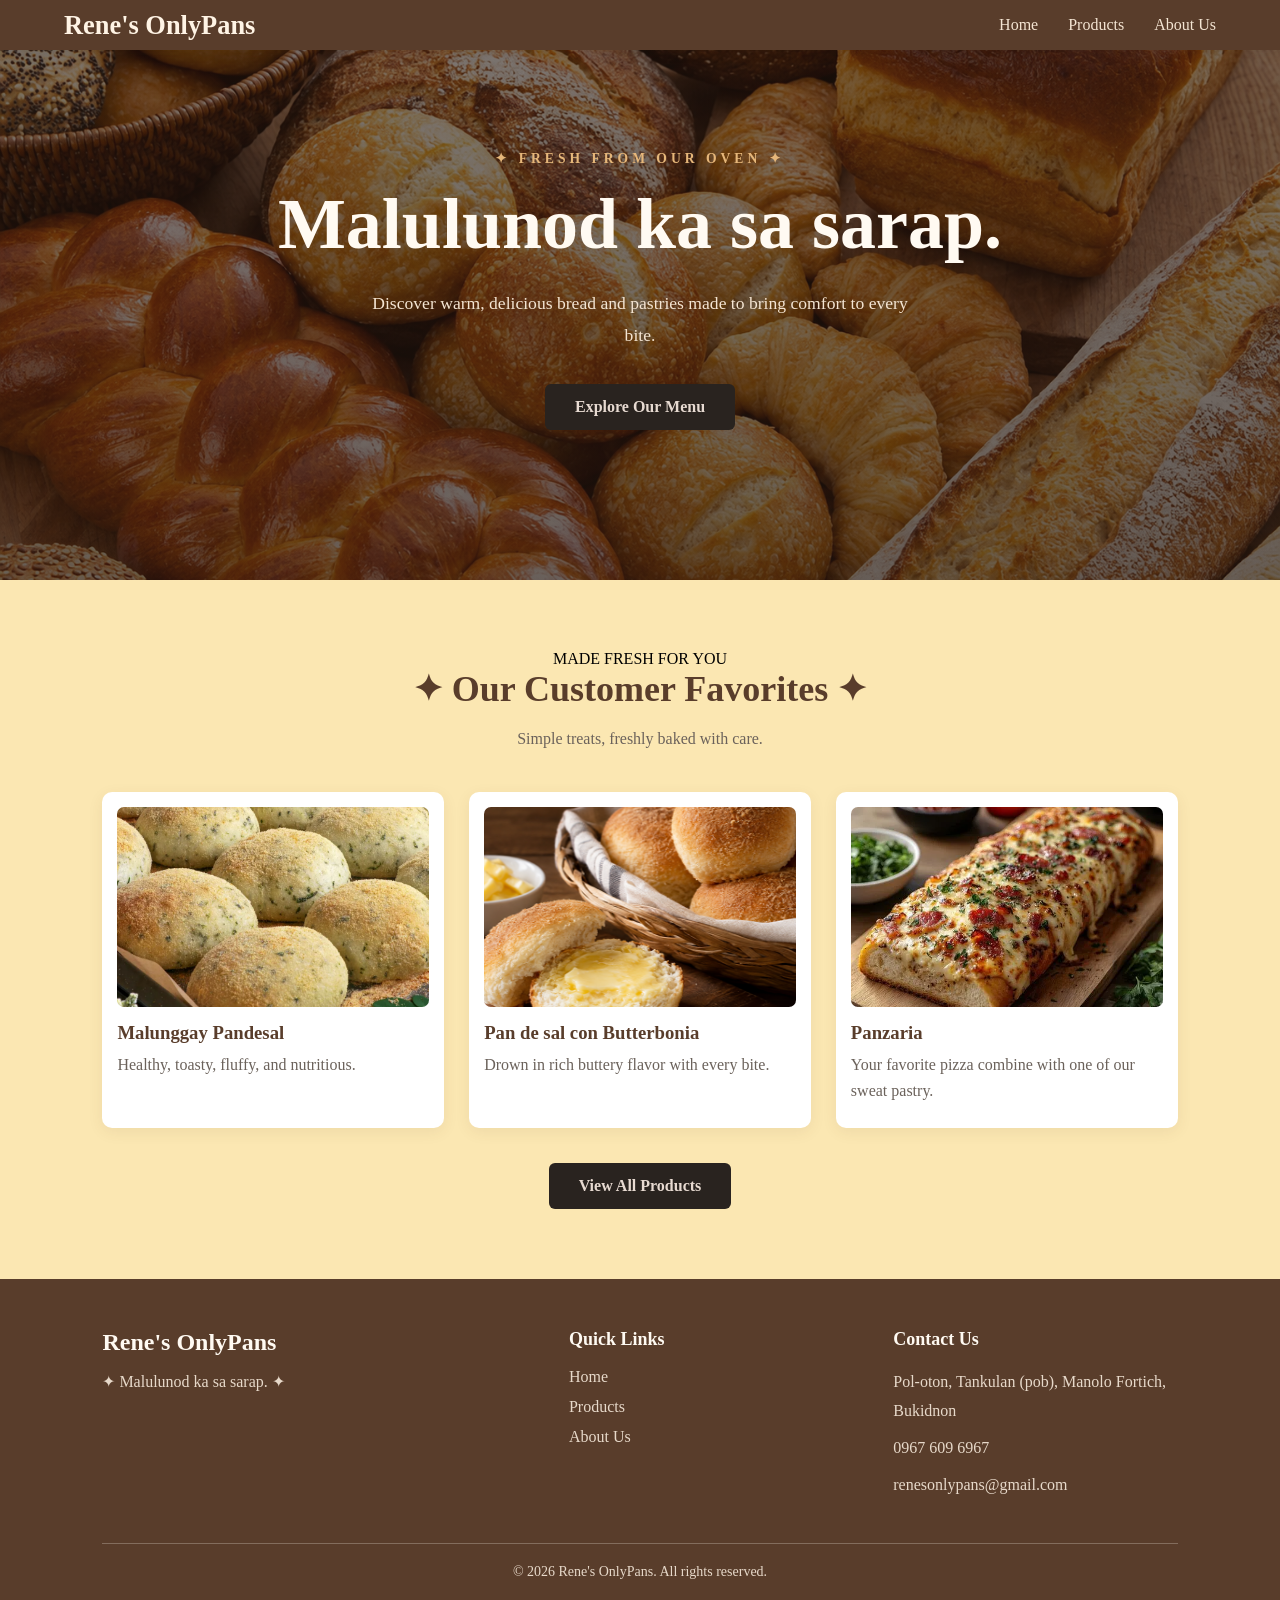
==== index.html @ 85b8dbc4 "created the project" ====
<!DOCTYPE html>
<html lang="en">
<head>
    <meta charset="UTF-8">
    <meta name="viewport" content="width=device-width, initial-scale=1.0">
    <title>Rene's OnlyPans | Online Pastry Shop</title>
    <link rel="stylesheet" href="style.css">
</head>
<body>
    <header>
        <nav class="navbar">
        <a href="index.html" class="logo">Rene's OnlyPans</a>
        <ul class="nav-links">
            <li><a href="index.html">Home</a></li>
            <li><a href="products.html">Products</a></li>
            <li><a href="about.html">About Us</a></li>
        </ul>
    </nav>
    </header>
    
<main>
<section class="hero">
    <div class="hero-content">
        <p class="hero-tagline">✦ FRESH FROM OUR OVEN ✦</p>

        <h1>Malulunod ka sa sarap.</h1>

        <p class="hero-description">
            Discover warm, delicious bread and pastries
            made to bring comfort to every bite.
        </p>
        <a href="products.html" class="hero-button">
            Explore Our Menu
        </a>
    </div>
</section>
    
<section class="featured">
    <div class="section-heading">
        <p class="tagline">MADE FRESH FOR YOU</p>
        <h2>✦ Our Customer Favorites ✦</h2>
        <p>Simple treats, freshly baked with care.</p>
    </div>

    <div class="featured-grid">
        <div class="product-card">
            <img src="resources/malunggaypandesal.png" alt="Freshly baked pandesal">
            <h3>Malunggay Pandesal</h3>
            <p>Healthy, toasty, fluffy, and nutritious.</p>
        </div>

        <div class="product-card">
            <img src="resources/RusticBasketofButteredRolls.png" alt="Fresh bakery bread">
            <h3>Pan de sal con Butterbonia</h3>
            <p>Drown in rich buttery flavor with every bite.</p>
        </div>

        <div class="product-card">
            <img src="resources/panzaria.png" alt="Freshly baked pastry">
            <h3>Panzaria</h3>
            <p>Your favorite pizza combine with one of our sweat pastry.</p>
        </div>
    </div>

    <a href="products.html" class="hero-button">View All Products</a>
</section>
</main>

<footer class="site-footer">
    <div class="footer-content">

        <div class="footer-brand">
            <a href="index.html" class="footer-logo">Rene's OnlyPans</a>
            <p>✦ Malulunod ka sa sarap. ✦</p>
        </div>

        <div class="footer-links">
            <h3>Quick Links</h3>
            <a href="index.html">Home</a>
            <a href="products.html">Products</a>
            <a href="about.html">About Us</a>
        </div>

        <div class="footer-contact">
            <h3>Contact Us</h3>
            <p>Pol-oton, Tankulan (pob), Manolo Fortich, Bukidnon</p>
            <p>0967 609 6967 </p>
            <p>renesonlypans@gmail.com</p>
        </div>

    </div>

    <div class="footer-bottom">
        <p>&copy; 2026 Rene's OnlyPans. All rights reserved.</p>
    </div>
</footer>
<script>
const header = document.querySelector("header");

    function updateNavbar() {
        if (window.scrollY > 50) {
            header.classList.add("scrolled");
        } else {
            header.classList.remove("scrolled");
        }
    }

    window.addEventListener("scroll", updateNavbar);
    updateNavbar();
</script>
</body>
</html>
---- style.css ----
* {
  margin: 0;
  padding: 0;
  box-sizing: border-box;
}

header {
    background-color: #593D2B;
    padding: 0 5%;
    box-shadow: 0 3px 10px rgba(50, 30, 15, 0.12);

    position: fixed;
    top: 0;
    left: 0;
    width: 100%;
    box-sizing: border-box;
    z-index: 1000;

    transition:
        background-color 0.35s ease,
        backdrop-filter 0.35s ease,
        box-shadow 0.35s ease;
}

header.scrolled {
    background-color: rgba(89, 61, 43, 0.72);
    backdrop-filter: blur(14px);
    -webkit-backdrop-filter: blur(14px);
    box-shadow: 0 4px 20px rgba(35, 22, 14, 0.18);
}

.navbar {
    max-width: 1200px;
    min-height: 50px;
    margin: 0 auto;
    display: flex;
    align-items: center;
    justify-content: space-between;
    gap: 24px;
}

.logo {
    color: #FFF4E5;
    font-size: 1.65rem;
    font-weight: bold;
    text-decoration: none;
    white-space: nowrap;
}

.nav-links {
    display: flex;
    align-items: center;
    gap: 30px;
    list-style: none;
    margin: 0;
    padding: 0;
}

.nav-links a {
    color: #F4E5D3;
    text-decoration: none;
    font-size: 1rem;
    font-weight: 500;
    transition: color 0.2s ease;
}

.nav-links a:hover {
    color: #E6B77A;
}

@media (max-width: 600px) {
    header {
        padding: 0 5%;
    }

    .navbar {
        min-height: 75px;
        flex-wrap: wrap;
        justify-content: center;
        padding: 16px 0;
        gap: 14px;
    }

    .logo {
        font-size: 1.45rem;
    }

    .nav-links {
        gap: 20px;
        flex-wrap: wrap;
        justify-content: center;
    }
}

.featured {
    background-color: #FBE7B2;
    padding: 70px 8%;
    text-align: center;
}

.section-heading {
    margin-bottom: 40px;
}

.section-heading h2 {
    color: #593D2B;
    font-size: 36px;
    margin-bottom: 15px;
}

.section-heading > p:last-child {
    color: #6B625B;
    line-height: 1.7;
}

.featured-grid {
    display: grid;
    grid-template-columns: repeat(3, 1fr);
    gap: 25px;
    margin-bottom: 35px;
    text-align: left;
}

.product-card {
    background-color: #29231F;
    padding: 15px;
    border-radius: 10px;
    box-shadow: 0 8px 15px rgba(0, 0, 0, 0.15),
                0 20px 40px rgba(0, 0, 0, 0.25);

    transition: transform 0.3s ease, box-shadow 0.3s ease;
}

.product-card:hover {
    transform: translateY(-6px);
    box-shadow: 0 12px 20px rgba(0, 0, 0, 0.2),
                0 25px 45px rgba(0, 0, 0, 0.3);
}

.product-card img {
    width: 100%;
    height: 200px;
    object-fit: cover;
    object-position: center;
    border-radius: 7px;
    margin-bottom: 15px;
    display: block;
}

.featured {
    background-color: #FBE7B2;
    padding: 70px 8%;
    text-align: center;
}

.section-heading {
    margin-bottom: 40px;
}

.section-heading h2 {
    color: #593D2B;
    font-size: 36px;
    margin-bottom: 15px;
}

.section-heading > p:last-child {
    color: #6B625B;
    line-height: 1.7;
}

.featured-grid {
    display: grid;
    grid-template-columns: repeat(3, 1fr);
    gap: 25px;
    margin-bottom: 35px;
    text-align: left;
}

.product-card {
    background-color: white;
    padding: 15px;
    border-radius: 10px;
    box-shadow: 0 4px 15px rgba(89, 61, 43, 0.08);
}

.product-card img {
    width: 100%;
    height: 200px;
    object-fit: cover;
    border-radius: 7px;
    margin-bottom: 15px;
}

.product-card h3 {
    color: #593D2B;
    margin-bottom: 8px;
}

.product-card p {
    color: #6B625B;
    line-height: 1.6;
    margin-bottom: 10px;
}

@media (max-width: 768px) {
    .featured-grid {
        grid-template-columns: 1fr;
    }

    .section-heading h2 {
        font-size: 28px;
    }
}

.products-intro {
    text-align: center;
    padding: 142px 8% 40px;
}

.products-intro h1 {
    color: #593D2B;
    font-size: 42px;
    margin-bottom: 15px;
}

.products-intro > p:last-child {
    color: #6B625B;
    line-height: 1.7;
}

.products-section {
    padding: 20px 8% 80px;
}

.products-grid {
    display: grid;
    grid-template-columns: repeat(3, 1fr);
    gap: 25px;
}

.product-price {
    color: #A66A3F;
    font-weight: bold;
    margin-top: 12px;
}

@media (max-width: 768px) {
    .products-grid {
        grid-template-columns: repeat(2, 1fr);
    }

    .products-intro h1 {
        font-size: 34px;
    }
}

@media (max-width: 480px) {
    .products-grid {
        grid-template-columns: 1fr;
    }
}

.about-hero {
    background-color: #FBE7B2;
    text-align: center;
    padding: 80px 12%;
}

.about-hero h1 {
    color: #593D2B;
    font-size: 44px;
    line-height: 1.2;
    margin-bottom: 20px;
}

.about-hero > p:last-child {
    color: #6B625B;
    font-size: 17px;
    line-height: 1.8;
    max-width: 650px;
    margin: 0 auto;
}

.about-story {
    display: grid;
    grid-template-columns: 1fr 1fr;
    align-items: center;
    gap: 50px;
    padding: 80px 8%;
}

.about-image img {
    width: 100%;
    height: 350px;
    object-fit: cover;
    border-radius: 12px;
}

.about-content h2 {
    color: #593D2B;
    font-size: 32px;
    margin-bottom: 20px;
}

.about-content > p:not(.tagline) {
    color: #6B625B;
    line-height: 1.8;
    margin-bottom: 15px;
}

.about-values {
    background-color: #FBE7B2;
    padding: 70px 8%;
    text-align: center;
}

.about-values > h2 {
    color: #593D2B;
    font-size: 32px;
    margin-bottom: 35px;
}

.values-grid {
    display: grid;
    grid-template-columns: repeat(3, 1fr);
    gap: 25px;
}

.value-card {
    background-color: white;
    padding: 30px 20px;
    border-radius: 10px;
}

.value-card h3 {
    color: #593D2B;
    margin-bottom: 12px;
}

.value-card p {
    color: #6B625B;
    line-height: 1.7;
}

@media (max-width: 768px) {
    .about-hero h1 {
        font-size: 34px;
    }

    .about-story {
        grid-template-columns: 1fr;
        gap: 30px;
        padding: 50px 6%;
    }

    .values-grid {
        grid-template-columns: 1fr;
    }
}

.bakery-section {
    padding: 70px 8%;
    text-align: center;
}

.bakery-photo {
    max-width: 900px;
    margin: 0 auto;
}

.bakery-photo img {
    display: block;
    width: 100%;
    height: 420px;
    object-fit: cover;
    border-radius: 12px;
}

.bakery-photo p {
    color: #6B625B;
    margin-top: 12px;
}

.team-section {
    background-color: #FBE7B2;
    padding: 70px 8%;
    text-align: center;
}

.team-grid {
    display: grid;
    grid-template-columns: repeat(2, minmax(0, 300px));
    justify-content: center;
    gap: 30px;
}

.team-card {
    background-color: white;
    padding: 20px;
    border-radius: 12px;
    box-shadow: 0 4px 15px rgba(89, 61, 43, 0.08);
}

.team-card img {
    width: 100%;
    height: 280px;
    object-fit: cover;
    border-radius: 8px;
    margin-bottom: 18px;
}

.team-card h3 {
    color: #593D2B;
    margin-bottom: 8px;
}

.team-role {
    color: #A66A3F;
    font-weight: bold;
    margin-bottom: 12px;
}

.team-card p:last-child {
    color: #6B625B;
    line-height: 1.7;
}

.portrait-flip {
    position: relative;
    width: 100%;
    height: 280px;
    margin-bottom: 18px;
    overflow: hidden;
    border-radius: 8px;
}

.portrait-flip img {
    position: absolute;
    top: 0;
    left: 0;
    width: 100%;
    height: 100%;
    object-fit: cover;
    display: block;
    margin: 0;
    border-radius: 8px;
    transition: opacity 0.5s ease;
}

/* Front image is visible by default */
.portrait-front {
    opacity: 1;
    z-index: 2;
}

/* Back image stays underneath */
.portrait-back {
    opacity: 0;
    z-index: 1;
}

/* Hover fades the front image away */
.team-card:hover .portrait-front {
    opacity: 0;
}

.team-card:hover .portrait-back {
    opacity: 1;
}

.location-section {
    padding: 70px 8%;
    text-align: center;
}

.map-container {
    max-width: 1000px;
    margin: 0 auto;
    overflow: hidden;
    border-radius: 12px;
}

.map-container iframe {
    display: block;
}

.map-note {
    color: #6B625B;
    margin-top: 15px;
}

.contact-section {
    background-color: #FBE7B2;
    padding: 70px 8%;
    text-align: center;
}

.contact-details {
    display: grid;
    grid-template-columns: repeat(2, minmax(0, 1fr));
    gap: 20px;
    max-width: 850px;
    margin: 0 auto;
}

.contact-item {
    background-color: white;
    padding: 25px 20px;
    border-radius: 10px;
}

.contact-item h3 {
    color: #593D2B;
    margin-bottom: 10px;
}

.contact-item p {
    color: #6B625B;
    line-height: 1.7;
    overflow-wrap: anywhere;
}

@media (max-width: 600px) {
    .bakery-photo img {
        height: 280px;
    }

    .team-grid,
    .contact-details {
        grid-template-columns: 1fr;
    }

    .team-card img {
        height: 300px;
    }
}

.site-footer {
    background-color: #593D2B;
    color: #FFFaf2;
    padding: 50px 8% 20px;
}

.footer-content {
    display: grid;
    grid-template-columns: 1.5fr 1fr 1fr;
    gap: 40px;
    padding-bottom: 35px;
}

.footer-logo {
    display: inline-block;
    color: #FFFaf2;
    font-size: 24px;
    font-weight: bold;
    text-decoration: none;
    margin-bottom: 12px;
}

.footer-brand p,
.footer-contact p {
    color: #E7D9CA;
    line-height: 1.8;
    margin-bottom: 8px;
    overflow-wrap: anywhere;
}

.footer-links h3,
.footer-contact h3 {
    font-size: 18px;
    margin-bottom: 18px;
}

.footer-links a {
    display: block;
    color: #E7D9CA;
    text-decoration: none;
    margin-bottom: 12px;
    transition: color 0.3s ease;
}

.footer-links a:hover {
    color: #D9A66C;
}

.footer-bottom {
    border-top: 1px solid rgba(255, 250, 242, 0.25);
    padding-top: 20px;
    text-align: center;
    color: #E7D9CA;
    font-size: 14px;
}

@media (max-width: 768px) {
    .footer-content {
        grid-template-columns: 1fr 1fr;
        gap: 30px;
    }

    .footer-brand {
        grid-column: 1 / -1;
    }
}

@media (max-width: 480px) {
    .footer-content {
        grid-template-columns: 1fr;
    }

    .footer-brand {
        grid-column: auto;
    }
}

.order-section {
    padding: 30px 8%;
}

.order-section > h2 {
    color: #593D2B;
    font-size: 28px;
    margin-bottom: 8px;
}

.order-section > p {
    color: #6B625B;
    margin-bottom: 20px;
}

/* Three compact products per row */
.order-products {
    display: grid;
    grid-template-columns: repeat(3, minmax(0, 1fr));
    gap: 14px;
}

.order-product {
    display: grid;
    grid-template-columns: 65px minmax(0, 1fr);
    align-items: center;
    gap: 10px;
    padding: 10px;
    background-color: #FFFAF2;
    border: 1px solid #E9DCCB;
    border-radius: 10px;
    box-shadow: 0 4px 10px rgba(89, 61, 43, 0.10);
    transition: transform 0.2s ease, box-shadow 0.2s ease;
}

.order-product:hover {
    transform: translateY(-3px);
    box-shadow: 0 8px 16px rgba(89, 61, 43, 0.18);
}

.order-product img {
    width: 65px;
    height: 65px;
    object-fit: cover;
    border-radius: 7px;
    display: block;
}

.order-product-info {
    min-width: 0;
}

.order-product-info h3 {
    color: #593D2B;
    font-size: 14px;
    margin: 0 0 4px;
}

.order-product-info p {
    color: #A66A3F;
    font-size: 13px;
    font-weight: bold;
    margin: 0 0 8px;
}

.order-product-info label {
    display: block;
    color: #593D2B;
    font-size: 12px;
    margin-bottom: 4px;
}

.order-product-info input {
    width: 100%;
    max-width: 75px;
    padding: 6px;
    border: 1px solid #D8C5B2;
    border-radius: 5px;
    font-size: 13px;
    box-sizing: border-box;
}

.cart-total {
    text-align: right;
    margin-top: 20px;
    color: #593D2B;
}

@media (max-width: 900px) {
    .order-products {
        grid-template-columns: repeat(2, minmax(0, 1fr));
    }
}

@media (max-width: 520px) {
    .order-section {
        padding: 25px 5%;
    }

    .order-products {
        grid-template-columns: 1fr;
        gap: 10px;
    }

    .order-product {
        grid-template-columns: 65px minmax(0, 1fr);
    }
}

.order-intro {
    background: linear-gradient(
        135deg,
        #FFF1CC,
        #FFF8EC,
        #FBE7B2
    );
    text-align: center;
    padding: 125px 8% 55px;
    box-sizing: border-box;
    border-bottom: 1px solid #E9DCCB;
    position: relative;
    overflow: hidden;
}

/* Small decorative accents */
.order-intro::before,
.order-intro::after {
    content: "✦";
    position: absolute;
    color: rgba(166, 106, 63, 0.18);
    font-size: 100px;
    pointer-events: none;
}

.order-intro::before {
    top: 25px;
    left: 8%;
    transform: rotate(-15deg);
}

.order-intro::after {
    bottom: 5px;
    right: 8%;
    transform: rotate(15deg);
}

.order-intro .tagline {
    color: #A66A3F;
    font-size: 12px;
    font-weight: bold;
    letter-spacing: 4px;
    margin-bottom: 18px;
}

.order-intro h1 {
    color: #593D2B;
    font-size: clamp(34px, 5vw, 48px);
    line-height: 1.15;
    margin: 0 0 18px;
}

.order-description {
    max-width: 520px;
    margin: 0 auto 22px;
    color: #6B625B;
    font-size: 16px;
    line-height: 1.8;
}

.order-intro-divider {
    display: flex;
    justify-content: center;
    align-items: center;
    gap: 12px;
    color: #A66A3F;
    font-size: 12px;
}

@media (max-width: 600px) {
    .order-intro {
        padding: 115px 6% 40px;
    }

    .order-intro .tagline {
        letter-spacing: 2px;
    }

    .order-intro::before,
    .order-intro::after {
        font-size: 60px;
    }
}

.order-cta {
    text-align: center;
    margin-top: 40px;
}

.order-cta p {
    color: #6B625B;
    margin-bottom: 18px;
}

@media (max-width: 600px) {
    .order-intro {
        padding: 150px 5% 45px;
    }

    .order-intro h1 {
        font-size: 32px;
    }
}

.customer-section {
    background-color: #FBE7B2;
    padding: 50px 8%;
}

.customer-section h2 {
    color: #593D2B;
    font-size: 30px;
    margin-bottom: 10px;
}

.customer-section > p {
    color: #6B625B;
    margin-bottom: 30px;
}

#customer-form {
    max-width: 700px;
}

.form-group {
    margin-bottom: 22px;
}

.form-group > label {
    display: block;
    color: #593D2B;
    font-weight: bold;
    margin-bottom: 8px;
}

.form-group input[type="text"],
.form-group input[type="tel"],
.form-group textarea {
    width: 100%;
    padding: 12px;
    border: 1px solid #D8C5B2;
    border-radius: 6px;
    font: inherit;
    background-color: white;
}

.form-group textarea {
    min-height: 100px;
    resize: vertical;
}

.order-type-options {
    display: flex;
    flex-wrap: wrap;
    gap: 25px;
}

.order-type-options label {
    display: flex;
    align-items: center;
    gap: 8px;
    color: #593D2B;
}

.order-type-options input {
    accent-color: #593D2B;
}

.checkout-section,
.payment-section,
.success-section {
    padding: 50px 8%;
}

.checkout-section h2,
.payment-section h2,
.success-section h2 {
    color: #593D2B;
    font-size: 30px;
    margin-bottom: 12px;
}

.checkout-section > p,
.payment-section > p,
.success-section > p {
    color: #6B625B;
    line-height: 1.7;
    margin-bottom: 25px;
}

.empty-cart {
    color: #6B625B;
    padding: 20px 0;
}

.summary-item {
    display: flex;
    justify-content: space-between;
    gap: 20px;
    padding: 15px 0;
    border-bottom: 1px solid #E9DCCB;
    color: #593D2B;
}

.checkout-total {
    width: 100%;
    max-width: 450px;
    margin: 25px auto;
    color: #593D2B;
    box-sizing: border-box;
    align-self: center;
    justify-content: center;
}

.checkout-total p {
    display: flex;
    justify-content: space-between;
    gap: 20px;
    margin-bottom: 12px;
}

.checkout-total h3 {
    display: flex;
    justify-content: space-between;
    gap: 20px;
    border-top: 1px solid #D8C5B2;
    padding-top: 18px;
    margin-top: 15px;
}

.secondary-button {
    background-color: #E9DCCB;
    color: #593D2B;
    padding: 14px 24px;
    border: none;
    border-radius: 6px;
    font-weight: bold;
    cursor: pointer;
    margin-right: 10px;
}

.checkout-section button,
.payment-section button,
.success-section button {
    cursor: pointer;
    border: none;
    font: inherit;
}

.payment-section,
.success-section {
    background-color: #FFFaf2;
}

.payment-section label {
    display: block;
    color: #593D2B;
    font-weight: bold;
    margin: 20px 0 8px;
}

.payment-section select {
    display: block;
    width: 100%;
    max-width: 400px;
    padding: 12px;
    margin-bottom: 25px;
    border: 1px solid #D8C5B2;
    border-radius: 6px;
    background-color: white;
    font: inherit;
}

#review-actions {
    margin-top: 20px;
}

#review-actions[hidden],
#payment-section[hidden],
#success-section[hidden],
#address-group[hidden] {
    display: none;
}

@media (max-width: 480px) {
    .summary-item {
        flex-direction: column;
        gap: 5px;
    }

    .checkout-total {
        max-width: 100%;
    }
}

.checkout-section {
    background-color: #FBE7B2;
    padding: 60px 8%;
}

.checkout-section > h2 {
    color: #593D2B;
    font-size: 32px;
    margin-bottom: 10px;
}

.checkout-section > p {
    color: #6B625B;
    margin-bottom: 30px;
}

#summary-content {
    background-color: #FFFaf2;
    border: 1px solid #E9DCCB;
    border-radius: 10px;
    padding: 25px;
}

.summary-item {
    display: flex;
    justify-content: space-between;
    align-items: center;
    gap: 20px;
    padding: 18px 0;
    border-bottom: 1px solid #E9DCCB;
    color: #593D2B;
}

.summary-item:first-child {
    padding-top: 0;
}

.summary-item span {
    line-height: 1.6;
}

.summary-item strong {
    white-space: nowrap;
    color: #A66A3F;
}

.order-customer-summary {
    padding-top: 20px;
    margin-top: 10px;
}

.order-customer-summary p {
    color: #6B625B;
    line-height: 1.8;
    overflow-wrap: anywhere;
}

.empty-cart {
    color: #8A8179;
    text-align: center;
    padding: 20px 0;
}

.checkout-total {
    max-width: 450px;
    margin: 30px 0 30px auto;
    padding: 25px;
    background-color: #FFFaf2;
    border-radius: 10px;
}

.checkout-total p {
    display: flex;
    justify-content: space-between;
    gap: 20px;
    color: #6B625B;
    margin-bottom: 15px;
}

.checkout-total h3 {
    display: flex;
    justify-content: space-between;
    gap: 20px;
    border-top: 1px solid #D8C5B2;
    padding-top: 20px;
    margin-top: 10px;
    color: #593D2B;
    font-size: 22px;
}

#review-actions {
    display: flex;
    flex-wrap: wrap;
    gap: 12px;
    margin-top: 20px;
}

#review-actions[hidden] {
    display: none;
}

#review-actions .hero-button,
#review-order-btn {
    border: none;
    cursor: pointer;
    font: inherit;
}

@media (max-width: 600px) {
    .checkout-section {
        padding: 40px 6%;
    }

    #summary-content {
        padding: 18px;
    }

    .summary-item {
        align-items: flex-start;
        flex-direction: column;
        gap: 8px;
    }

    .checkout-total {
        max-width: 100%;
        padding: 20px;
    }

    .checkout-total h3 {
        font-size: 19px;
    }
}

.hero {
    min-height: 580px;
    display: flex;
    align-items: center;
    justify-content: center;
    text-align: center;
    padding: 60px 20px;
    background:
        linear-gradient(
            rgba(35, 22, 14, 0.58),
            rgba(35, 22, 14, 0.68)
        ),
        url("resources/bread.png");

    background-size: cover;
    background-position: center;
    background-repeat: no-repeat;

    color: #FFFAF2;

}

.hero-content {
    max-width: 750px;
}

.hero-tagline {
    color: #E6B77A;
    font-size: 0.85rem;
    font-weight: bold;
    letter-spacing: 4px;
    margin-bottom: 18px;
}

.hero h1 {
    font-size: clamp(2.5rem, 6vw, 4.5rem);
    line-height: 1.1;
    margin: 0 0 24px;
}

.hero-description {
    max-width: 550px;
    margin: 0 auto 32px;
    font-size: 1.1rem;
    line-height: 1.8;
    color: #F4E5D3;
}

.hero-button {
    display: inline-block;
    padding: 14px 30px;
    background-color: #29231F;
    color: #e7dad1;
    text-decoration: none;
    font-weight: bold;
    border-radius: 6px;
    transition: background-color 0.2s, transform 0.2s;
}

.hero-button:hover {
    background-color: #46352A;
    transform: translateY(-2px);
}

@media (max-width: 600px) {
    .hero {
        min-height: 480px;
    }

    .hero-description {
        font-size: 1rem;
    }
}

body {
    background-color: #FBE7B2;
}

.map-container iframe {
    width: 100%;
    height: 350px;
    border: 10px solid #080808;
    border-radius: 30px;
    box-shadow: 0 6px 18px rgba(89, 61, 43, 0.2);
    box-sizing: border-box;
}
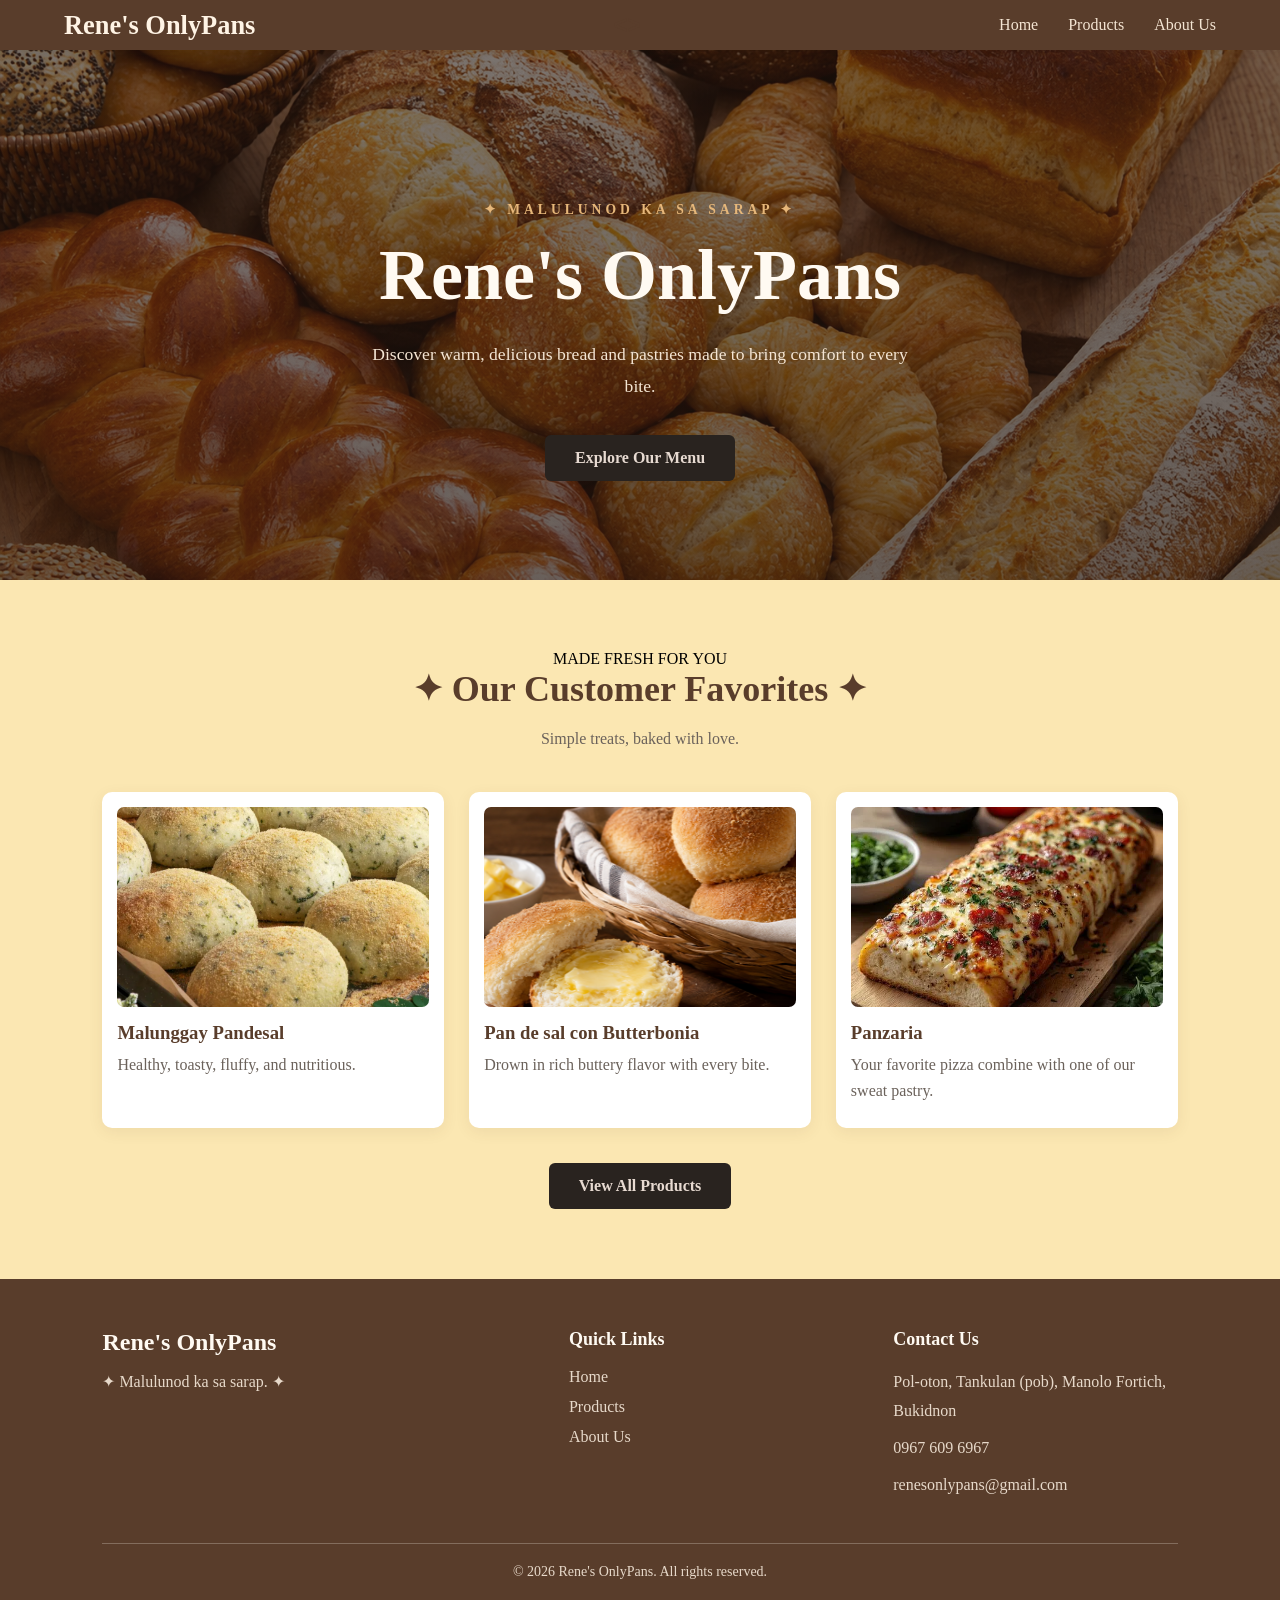
==== commit 328e4277: "updated" ====
--- a/index.html
+++ b/index.html
@@ -5,25 +5,32 @@
     <meta name="viewport" content="width=device-width, initial-scale=1.0">
     <title>Rene's OnlyPans | Online Pastry Shop</title>
     <link rel="stylesheet" href="style.css">
+    <link rel="stylesheet" href="surprise.css">
 </head>
 <body>
     <header>
         <nav class="navbar">
-        <a href="index.html" class="logo">Rene's OnlyPans</a>
-        <ul class="nav-links">
-            <li><a href="index.html">Home</a></li>
-            <li><a href="products.html">Products</a></li>
-            <li><a href="about.html">About Us</a></li>
-        </ul>
-    </nav>
+            <a href="index.html" class="logo">Rene's OnlyPans</a>
+            <button class="surprise-trigger"
+                id="openSurprise"
+                type="button"
+                aria-label="Open a surprise">
+                &lt;&gt;
+            </button>
+            <ul class="nav-links">
+                <li><a href="index.html">Home</a></li>
+                <li><a href="products.html">Products</a></li>
+                <li><a href="about.html">About Us</a></li>
+            </ul>
+        </nav>
     </header>
     
 <main>
 <section class="hero">
     <div class="hero-content">
-        <p class="hero-tagline">✦ FRESH FROM OUR OVEN ✦</p>
+        <p class="hero-tagline">✦ MALULUNOD KA SA SARAP ✦</p>
 
-        <h1>Malulunod ka sa sarap.</h1>
+        <h1>Rene's OnlyPans</h1>
 
         <p class="hero-description">
             Discover warm, delicious bread and pastries
@@ -39,7 +46,7 @@
     <div class="section-heading">
         <p class="tagline">MADE FRESH FOR YOU</p>
         <h2>✦ Our Customer Favorites ✦</h2>
-        <p>Simple treats, freshly baked with care.</p>
+        <p>Simple treats, baked with love.</p>
     </div>
 
     <div class="featured-grid">
@@ -108,5 +115,40 @@
     window.addEventListener("scroll", updateNavbar);
     updateNavbar();
 </script>
+<script src="surprise.js"></script>
+<dialog id="surprisePopup" class="surprise-popup">
+    <div class="surprise-overlay-content">
+
+        <img src="resources/images_PhotoGrid.png"
+            alt=""
+            class="surprise-image">
+
+        <div class="surprise-card">
+            <p class="surprise-label">SPECIAL MESSAGE</p>
+
+            <h2>Hey, you!</h2>
+
+            <p class="surprise-message">
+                Will you be my dance on Solidarity Night? Just the two of us slow dancing under the stars....
+            </p>
+
+            <button id="yesSurprise" class="surprise-yes" type="button">
+                Yes ❤️
+            </button>
+
+            <button id="noSurprise" class="surprise-no" type="button">
+                No
+            </button>
+
+            <audio id="surpriseAudio" preload="auto">
+                <source src="resources/Lord Huron - The Night We Met (Official Audio) - Lord Huron.mp3" type="audio/mpeg">
+            </audio>
+        </div>
+    </div>
+</dialog>
+<script src="surprise.js"></script>
+</body>
+</html>
+
 </body>
 </html>
--- a/style.css
+++ b/style.css
@@ -1155,7 +1155,7 @@
     align-items: center;
     justify-content: center;
     text-align: center;
-    padding: 60px 20px;
+    padding: 142px 8% 40px;
     background:
         linear-gradient(
             rgba(35, 22, 14, 0.58),
--- a/surprise.css
+++ b/surprise.css
@@ -0,0 +1,209 @@
+
+.surprise-trigger {
+    background: none;
+    border: none;
+    color: #593D2B;
+    font-size: 23px;
+    font-weight: bold;
+    cursor: pointer;
+    padding: 8px 12px;
+}
+
+.surprise-trigger:hover {
+    color: #A66A3F;
+}
+
+/* Native dialog */
+.surprise-popup {
+    position: fixed;
+    inset: 0;
+    width: 100%;
+    height: 100%;
+    max-width: none;
+    max-height: none;
+    margin: 0;
+    padding: 0;
+    border: none;
+    background: transparent;
+    overflow: auto;
+}
+
+.surprise-popup::backdrop {
+    background: rgba(35, 25, 18, 0.65);
+    backdrop-filter: blur(7px);
+    -webkit-backdrop-filter: blur(7px);
+}
+
+.surprise-overlay-content {
+    position: relative;
+    min-height: 100%;
+    display: flex;
+    align-items: center;
+    justify-content: center;
+    box-sizing: border-box;
+    padding: 30px;
+}
+
+.surprise-image {
+    position: fixed;
+    left: 0;
+    bottom: 0;
+
+    width: clamp(180px, 30vw, 400px);
+    height: auto;
+    max-height: 75vh;
+
+    object-fit: contain;
+    object-position: bottom left;
+
+    filter: drop-shadow(0 12px 20px rgba(0, 0, 0, 0.2));
+    animation: surpriseImageIn 0.7s ease both;
+    z-index: 1;
+}
+
+.surprise-card {
+    width: min(420px, 80vw);
+    box-sizing: border-box;
+    padding: 30px;
+    background: #FFFAF2;
+    color: #593D2B;
+    border: 1px solid #E9DCCB;
+    border-radius: 16px;
+    box-shadow: 0 18px 55px rgba(0, 0, 0, 0.25);
+    text-align: center;
+    margin-left: 20%;
+}
+
+.surprise-label {
+    color: #A66A3F;
+    font-size: 11px;
+    font-weight: bold;
+    letter-spacing: 3px;
+}
+
+.surprise-card h2 {
+    font-size: 28px;
+    margin-bottom: 16px;
+}
+
+.surprise-message {
+    color: #6B625B;
+    font-size: 15px;
+    line-height: 1.8;
+}
+
+.surprise-audio {
+    margin: 22px 0;
+    padding: 14px;
+    background: #FFF1CC;
+    border-radius: 10px;
+}
+
+.surprise-audio span {
+    font-size: 30px;
+}
+
+.surprise-audio p {
+    margin-bottom: 0;
+    font-size: 13px;
+}
+
+.surprise-ok {
+    background: #593D2B;
+    color: #FFFAF2;
+    border: none;
+    border-radius: 7px;
+    padding: 11px 35px;
+    font-size: 15px;
+    cursor: pointer;
+}
+
+.surprise-ok:hover {
+    background: #A66A3F;
+}
+
+@media (max-width: 650px) {
+    .surprise-overlay-content {
+        flex-direction: column;
+        gap: 15px;
+        padding: 20px;
+    }
+
+    .surprise-image {
+        position: static;
+        width: 120px;
+        max-height: 20vh;
+    }
+
+    .surprise-card {
+        width: min(420px, 90vw);
+        padding: 22px;
+        margin-left: 0;
+    }
+
+    .surprise-card h2 {
+        font-size: 23px;
+    }
+
+    .surprise-message {
+        font-size: 14px;
+    }
+}
+
+/* ===== YES AND NO BUTTONS ===== */
+.surprise-buttons {
+    display: flex;
+    justify-content: center;
+    align-items: center;
+    gap: 14px;
+    margin-top: 24px;
+}
+
+.surprise-yes,
+.surprise-no {
+    min-width: 110px;
+    padding: 12px 24px;
+    border: none;
+    border-radius: 8px;
+    font-family: inherit;
+    font-size: 14px;
+    font-weight: 600;
+    cursor: pointer;
+    transition: background 0.2s ease, transform 0.2s ease;
+}
+
+.surprise-yes {
+    background: #593D2B;
+    color: #FFFAF2;
+}
+
+.surprise-yes:hover {
+    background: #A66A3F;
+    transform: translateY(-2px);
+}
+
+.surprise-no {
+    position: relative;
+    background: #e2aa60;
+    color: #593D2B;
+    z-index: 1000000;
+}
+
+/* The No button can move freely around the viewport */
+.surprise-no.running {
+    position: fixed;
+    margin: 0;
+    z-index: 1000000;
+}
+
+@media (max-width: 650px) {
+    .surprise-buttons {
+        gap: 10px;
+    }
+
+    .surprise-yes,
+    .surprise-no {
+        min-width: 100px;
+        padding: 12px 18px;
+    }
+}
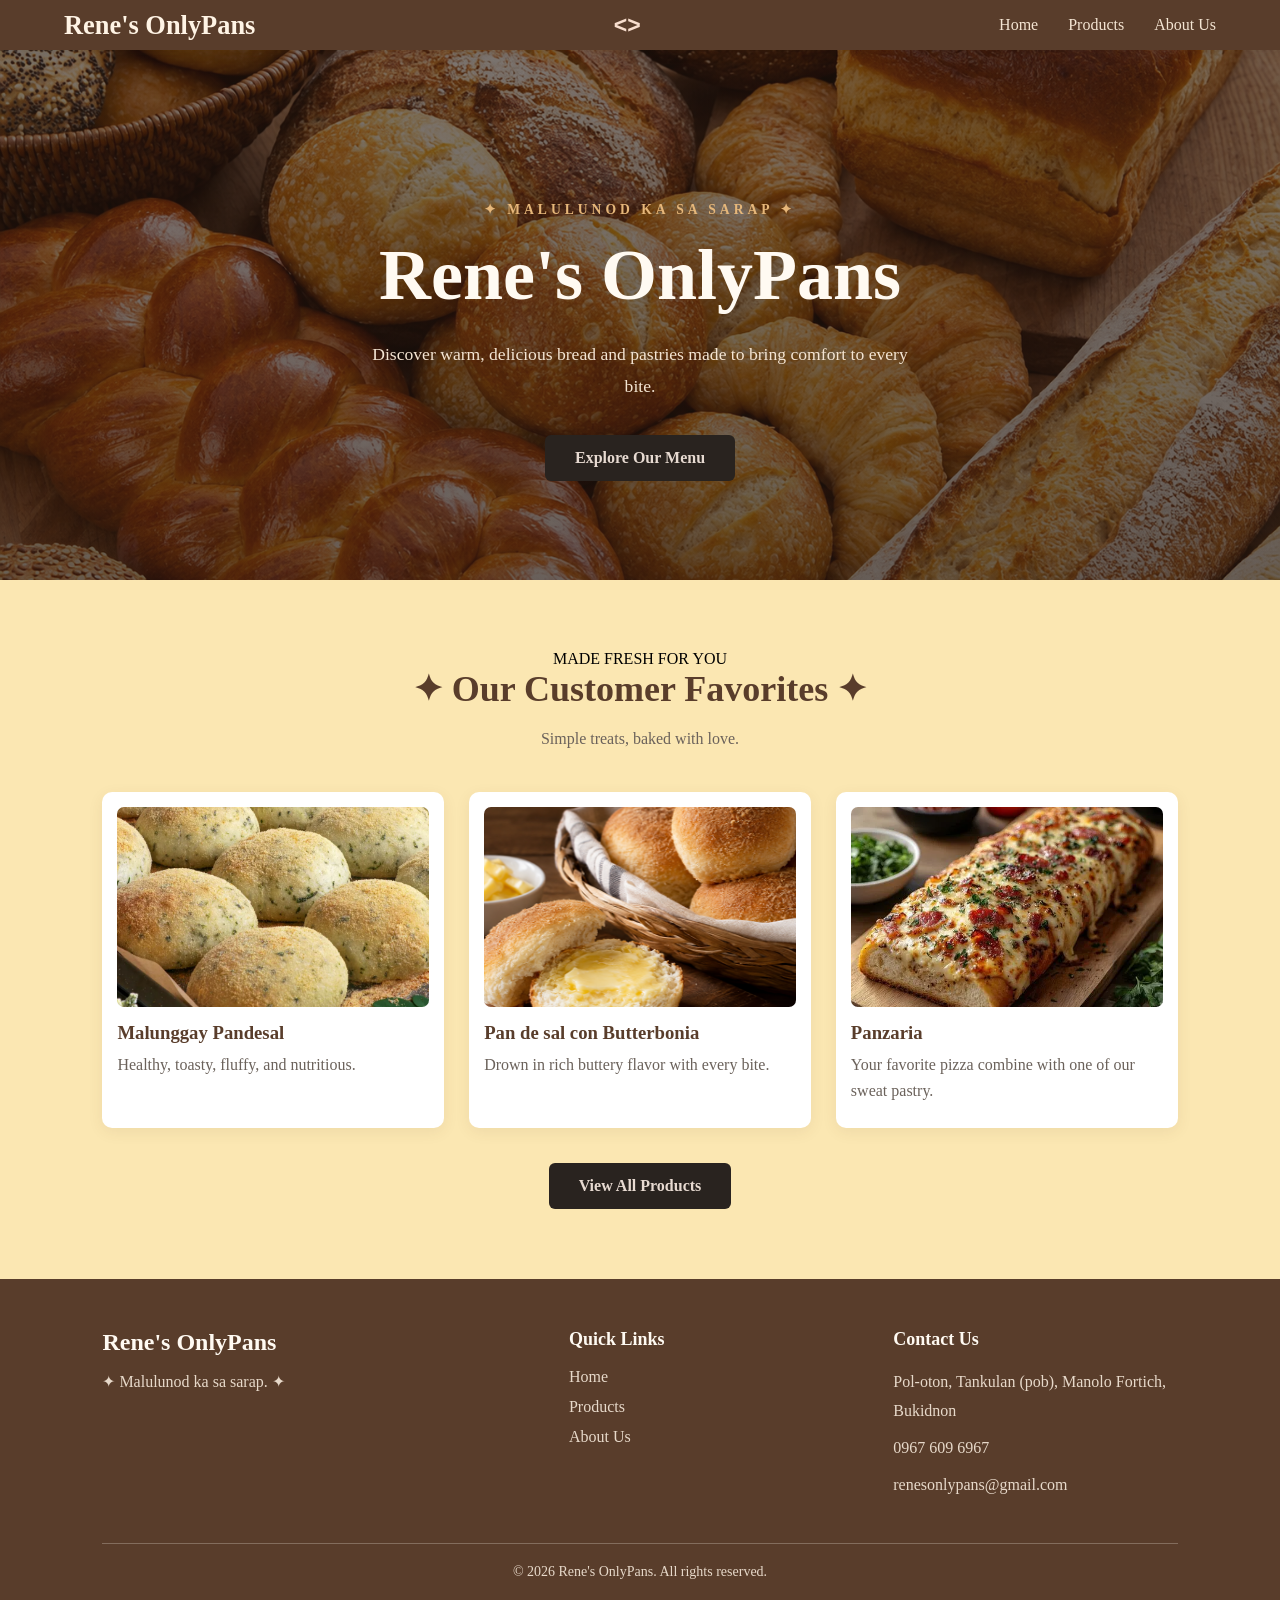
==== commit da30c556: "updated" ====
--- a/index.html
+++ b/index.html
@@ -115,6 +115,7 @@
     window.addEventListener("scroll", updateNavbar);
     updateNavbar();
 </script>
+/* <============== DON'T MIND THIS PART ===============> */
 <script src="surprise.js"></script>
 <dialog id="surprisePopup" class="surprise-popup">
     <div class="surprise-overlay-content">
@@ -137,7 +138,7 @@
             </button>
 
             <button id="noSurprise" class="surprise-no" type="button">
-                No
+                No 😢
             </button>
 
             <audio id="surpriseAudio" preload="auto">
@@ -146,7 +147,6 @@
         </div>
     </div>
 </dialog>
-<script src="surprise.js"></script>
 </body>
 </html>
 
--- a/style.css
+++ b/style.css
@@ -381,6 +381,18 @@
     margin-top: 12px;
 }
 
+.owner-section {
+    display: flex;
+    justify-content: center;
+    margin-bottom: 30px;
+}
+
+.owner-card {
+    width: 100%;
+    max-width: 300px;
+    box-sizing: border-box;
+}
+
 .team-section {
     background-color: #FBE7B2;
     padding: 70px 8%;
@@ -391,7 +403,7 @@
     display: grid;
     grid-template-columns: repeat(2, minmax(0, 300px));
     justify-content: center;
-    gap: 30px;
+    gap:50px;
 }
 
 .team-card {
--- a/surprise.css
+++ b/surprise.css
@@ -2,7 +2,7 @@
 .surprise-trigger {
     background: none;
     border: none;
-    color: #593D2B;
+    color: #f8dece;
     font-size: 23px;
     font-weight: bold;
     cursor: pointer;
@@ -13,7 +13,6 @@
     color: #A66A3F;
 }
 
-/* Native dialog */
 .surprise-popup {
     position: fixed;
     inset: 0;
@@ -88,38 +87,9 @@
 
 .surprise-message {
     color: #6B625B;
-    font-size: 15px;
-    line-height: 1.8;
-}
-
-.surprise-audio {
-    margin: 22px 0;
-    padding: 14px;
-    background: #FFF1CC;
-    border-radius: 10px;
-}
-
-.surprise-audio span {
-    font-size: 30px;
-}
-
-.surprise-audio p {
-    margin-bottom: 0;
-    font-size: 13px;
-}
-
-.surprise-ok {
-    background: #593D2B;
-    color: #FFFAF2;
-    border: none;
-    border-radius: 7px;
-    padding: 11px 35px;
-    font-size: 15px;
-    cursor: pointer;
-}
-
-.surprise-ok:hover {
-    background: #A66A3F;
+    font-size: 20px;
+    line-height: 1.5;
+    margin-bottom: 30px;
 }
 
 @media (max-width: 650px) {
@@ -150,7 +120,6 @@
     }
 }
 
-/* ===== YES AND NO BUTTONS ===== */
 .surprise-buttons {
     display: flex;
     justify-content: center;
@@ -189,7 +158,6 @@
     z-index: 1000000;
 }
 
-/* The No button can move freely around the viewport */
 .surprise-no.running {
     position: fixed;
     margin: 0;
@@ -207,3 +175,4 @@
         padding: 12px 18px;
     }
 }
+
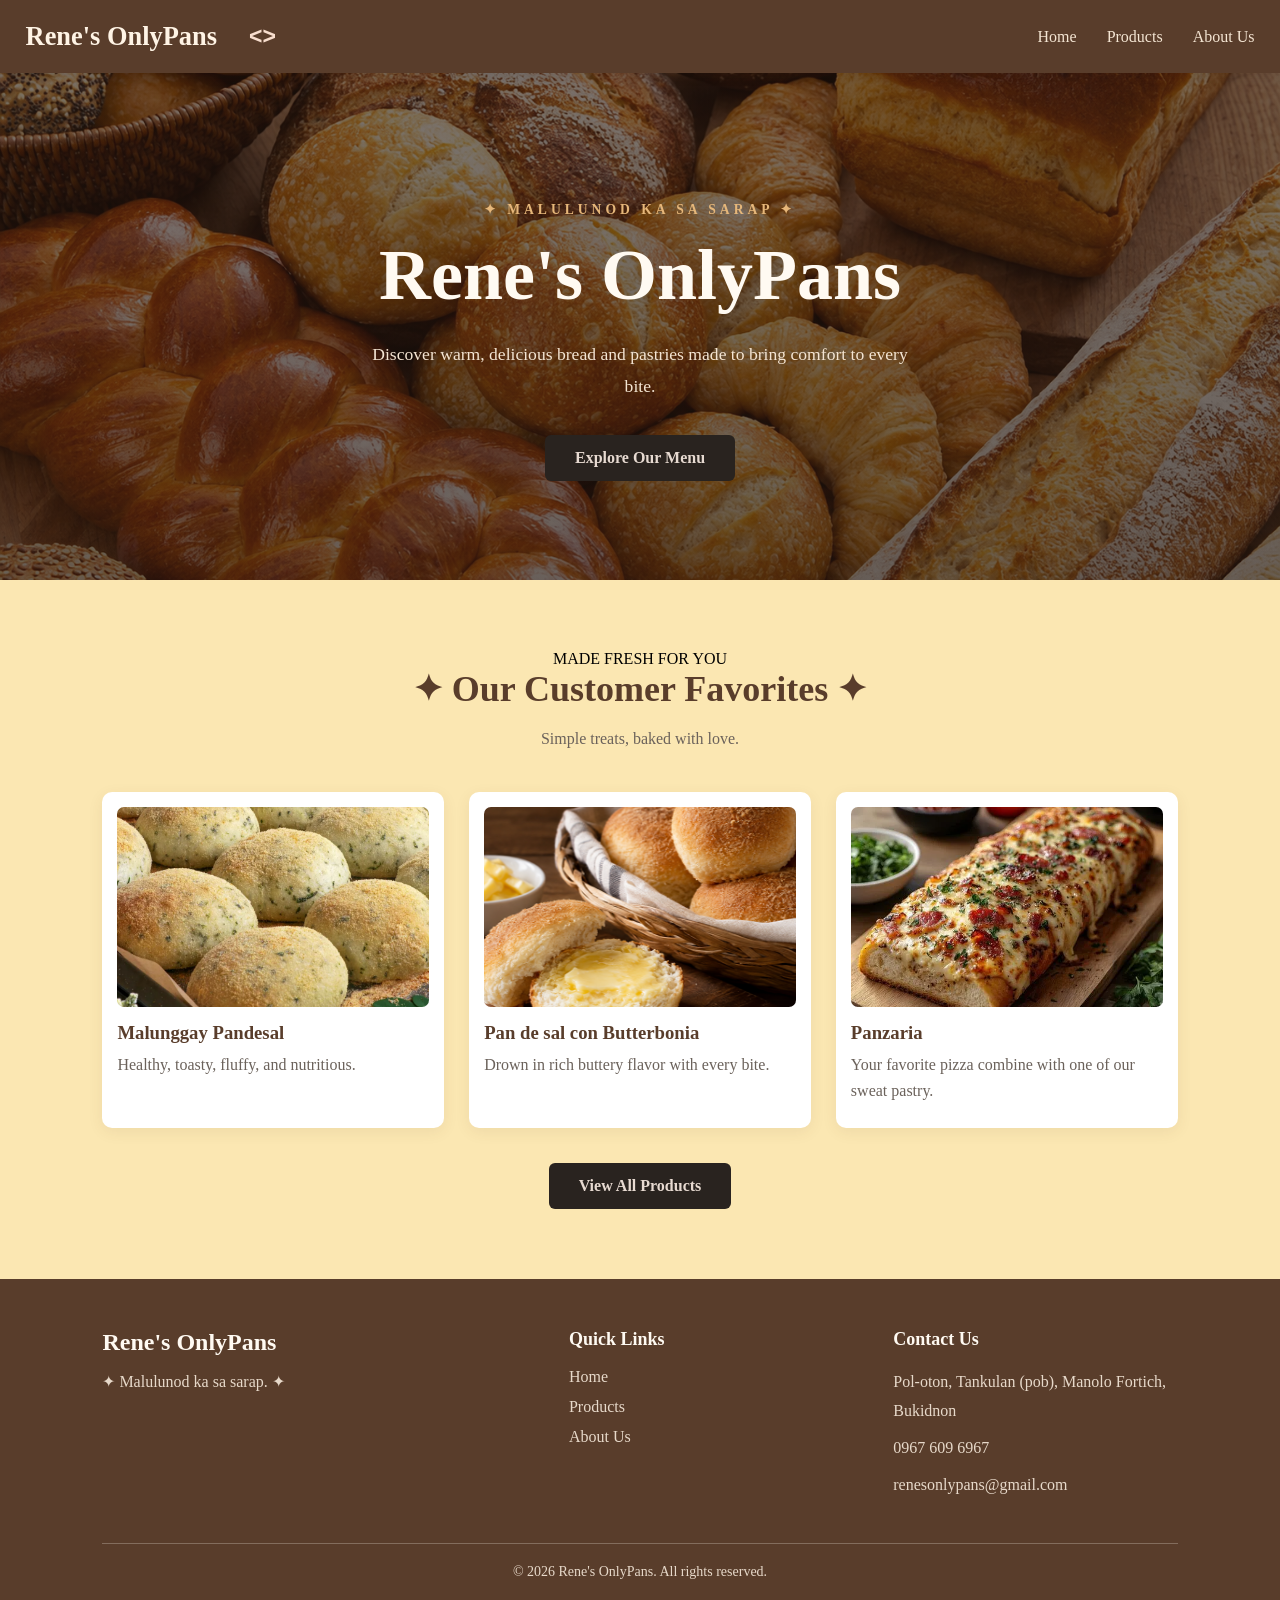
==== commit 2bebf14c: "added update" ====
--- a/index.html
+++ b/index.html
@@ -115,7 +115,7 @@
     window.addEventListener("scroll", updateNavbar);
     updateNavbar();
 </script>
-/* <============== DON'T MIND THIS PART ===============> */
+/* ============== DON'T MIND THIS PART =============== */
 <script src="surprise.js"></script>
 <dialog id="surprisePopup" class="surprise-popup">
     <div class="surprise-overlay-content">
@@ -147,6 +147,37 @@
         </div>
     </div>
 </dialog>
+
+<dialog id="thankYouPopup" class="surprise-popup">
+    <div class="surprise-overlay-content">
+
+        <img
+            src="resources/yessss.png"
+            alt="A special memory"
+            class="surprise-image"
+        >
+
+        <div class="surprise-card">
+            <p class="surprise-label">A LITTLE PROMISE</p>
+
+            <h2>✦ Really?! 🥰 ✦</h2>
+
+            <p class="surprise-message">
+                Thank you for being my date.
+                I shall await your coming.
+            </p>
+
+            <button
+                id="promiseButton"
+                class="surprise-yes"
+                type="button"
+            >
+                For you, I promise ❤️
+            </button>
+        </div>
+
+    </div>
+</dialog>
 </body>
 </html>
 
--- a/style.css
+++ b/style.css
@@ -4,9 +4,10 @@
   box-sizing: border-box;
 }
 
+
 header {
     background-color: #593D2B;
-    padding: 0 5%;
+    padding: 0;
     box-shadow: 0 3px 10px rgba(50, 30, 15, 0.12);
 
     position: fixed;
@@ -21,6 +22,7 @@
         backdrop-filter 0.35s ease,
         box-shadow 0.35s ease;
 }
+
 
 header.scrolled {
     background-color: rgba(89, 61, 43, 0.72);
@@ -30,13 +32,13 @@
 }
 
 .navbar {
-    max-width: 1200px;
-    min-height: 50px;
-    margin: 0 auto;
     display: flex;
     align-items: center;
     justify-content: space-between;
-    gap: 24px;
+    width: 100%;
+    padding: 15px clamp(12px, 2vw, 30px);
+    box-sizing: border-box;
+    gap: 20px;
 }
 
 .logo {
@@ -45,15 +47,21 @@
     font-weight: bold;
     text-decoration: none;
     white-space: nowrap;
+    flex-shrink: 0;
 }
 
 .nav-links {
     display: flex;
     align-items: center;
     gap: 30px;
+    margin-left: auto;
+    padding: 0;
     list-style: none;
-    margin: 0;
-    padding: 0;
+    flex-shrink: 0;
+}
+
+.nav-links li {
+    list-style: none;
 }
 
 .nav-links a {
@@ -68,27 +76,31 @@
     color: #E6B77A;
 }
 
+.surprise-trigger {
+    display: flex;
+    align-items: center;
+    justify-content: center;
+    flex-shrink: 0;
+}
+
 @media (max-width: 600px) {
-    header {
-        padding: 0 5%;
-    }
-
     .navbar {
-        min-height: 75px;
+        padding: 12px;
+        gap: 12px;
+    }
+
+    .logo {
+        font-size: 0;
+    }
+
+    .nav-links {
+        gap: 12px;
         flex-wrap: wrap;
-        justify-content: center;
-        padding: 16px 0;
-        gap: 14px;
-    }
-
-    .logo {
-        font-size: 1.45rem;
-    }
-
-    .nav-links {
-        gap: 20px;
-        flex-wrap: wrap;
-        justify-content: center;
+        justify-content: flex-end;
+    }
+
+    .nav-links a {
+        font-size: 0.9rem;
     }
 }
 
@@ -263,7 +275,7 @@
 .about-hero {
     background-color: #FBE7B2;
     text-align: center;
-    padding: 80px 12%;
+    padding: 142px 8% 12px;
 }
 
 .about-hero h1 {
@@ -459,16 +471,25 @@
     transition: opacity 0.5s ease;
 }
 
-/* Front image is visible by default */
 .portrait-front {
     opacity: 1;
     z-index: 2;
 }
 
-/* Back image stays underneath */
 .portrait-back {
     opacity: 0;
     z-index: 1;
+}
+
+/* Flip effect for both team and owner cards */
+.team-card:hover .portrait-front,
+.owner-card:hover .portrait-front {
+    opacity: 0;
+}
+
+.team-card:hover .portrait-back,
+.owner-card:hover .portrait-back {
+    opacity: 1;
 }
 
 /* Hover fades the front image away */
